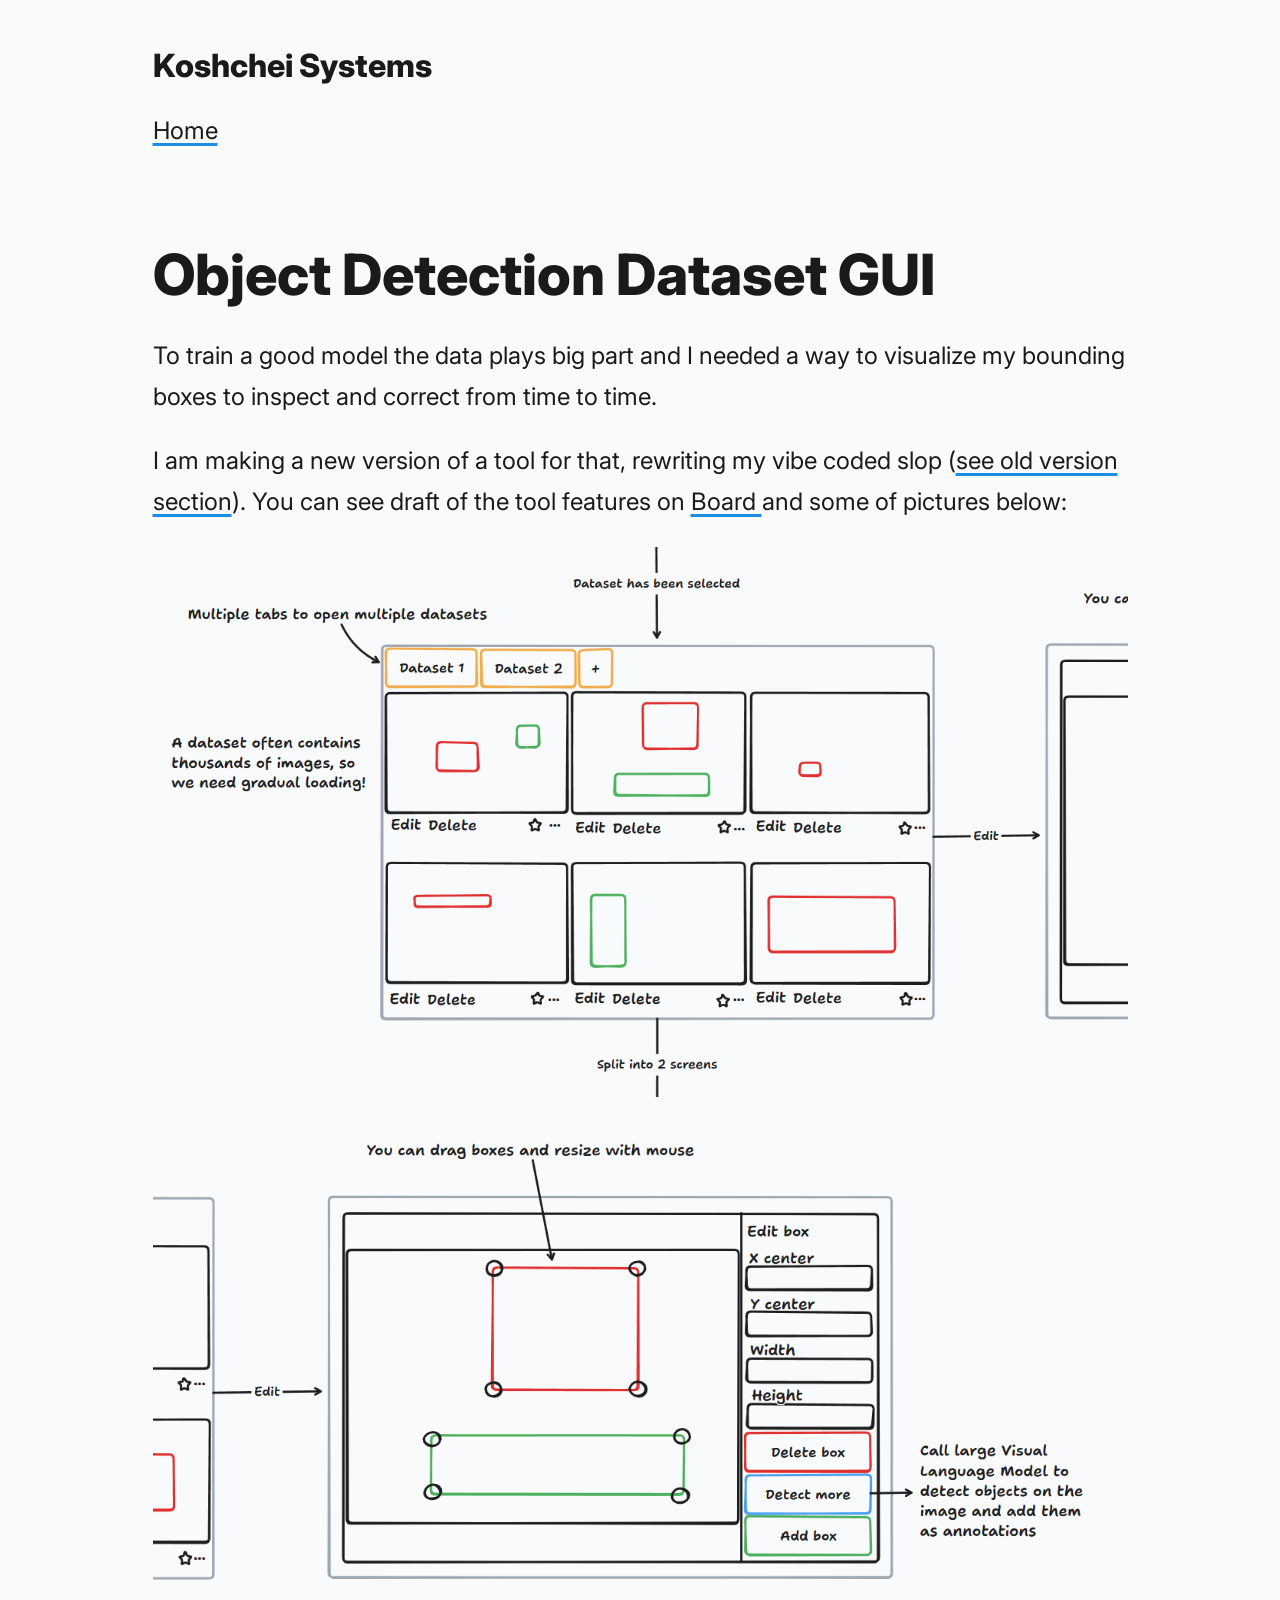
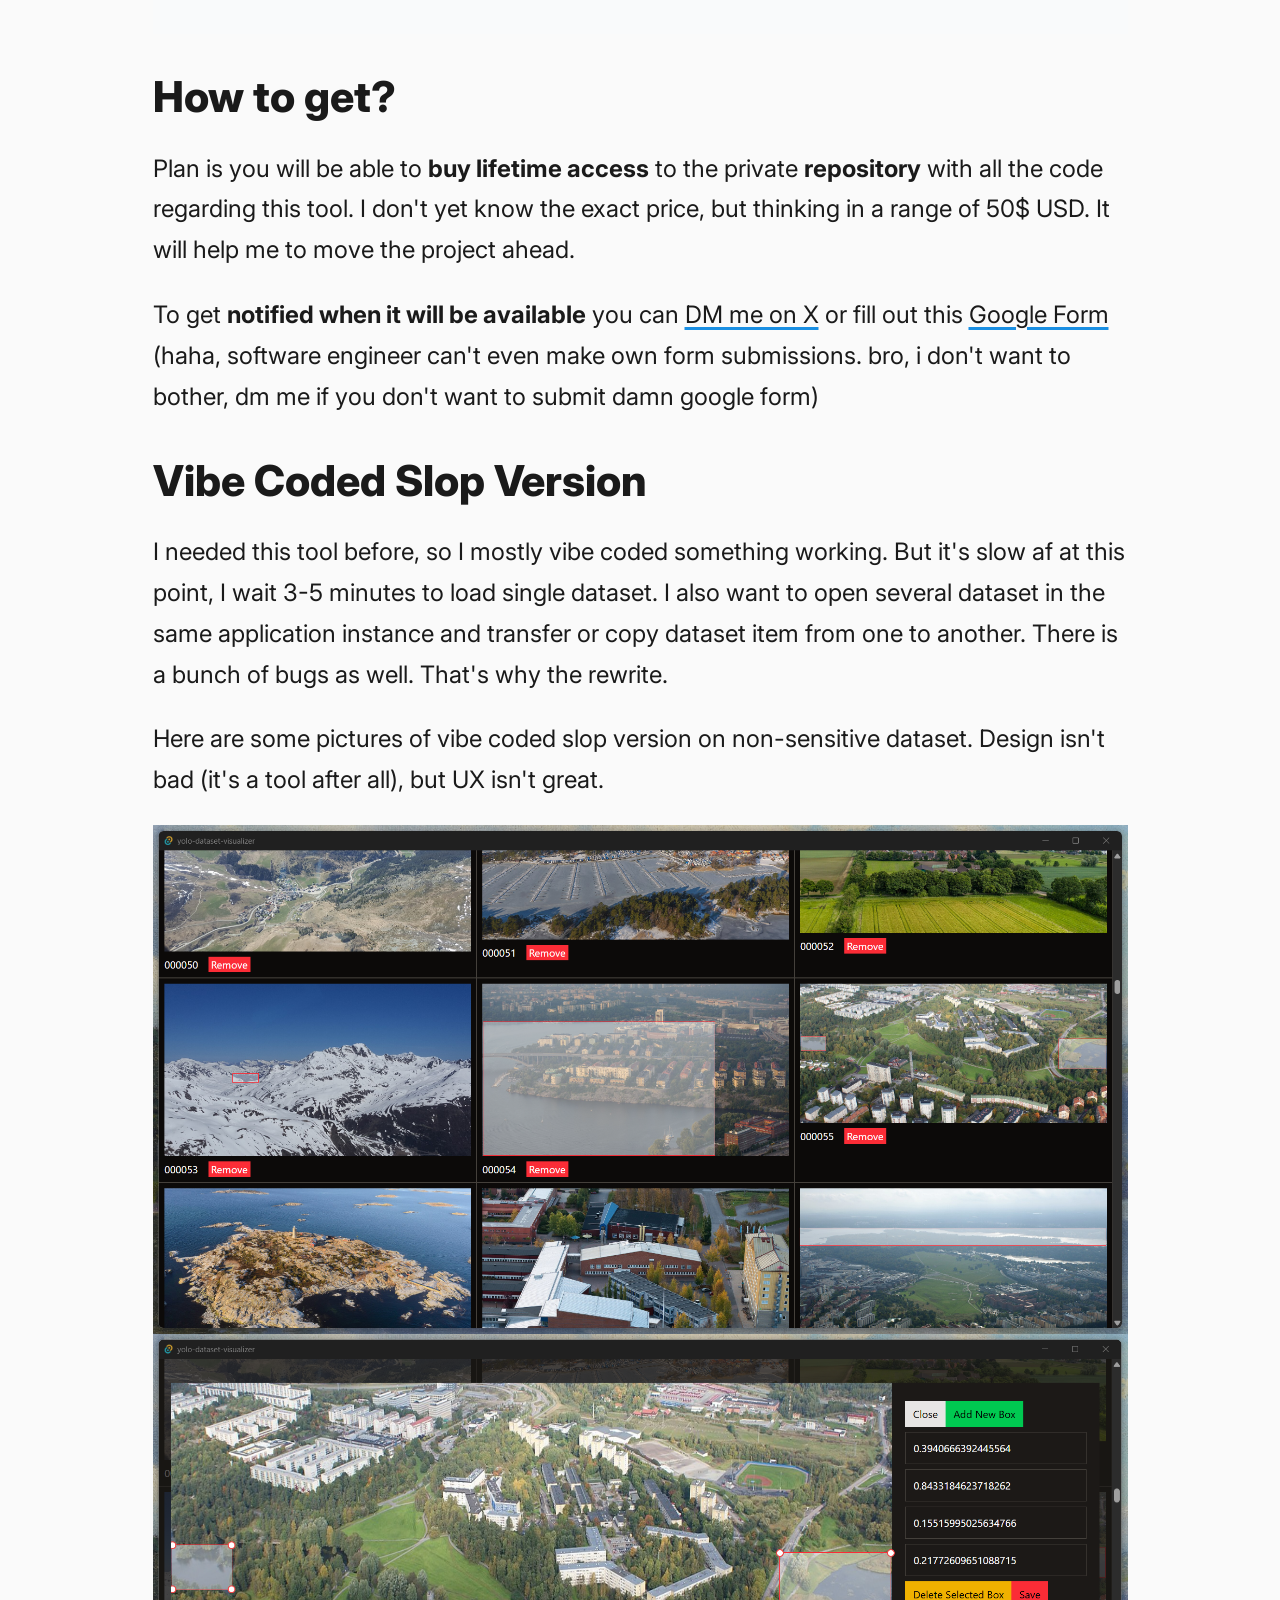
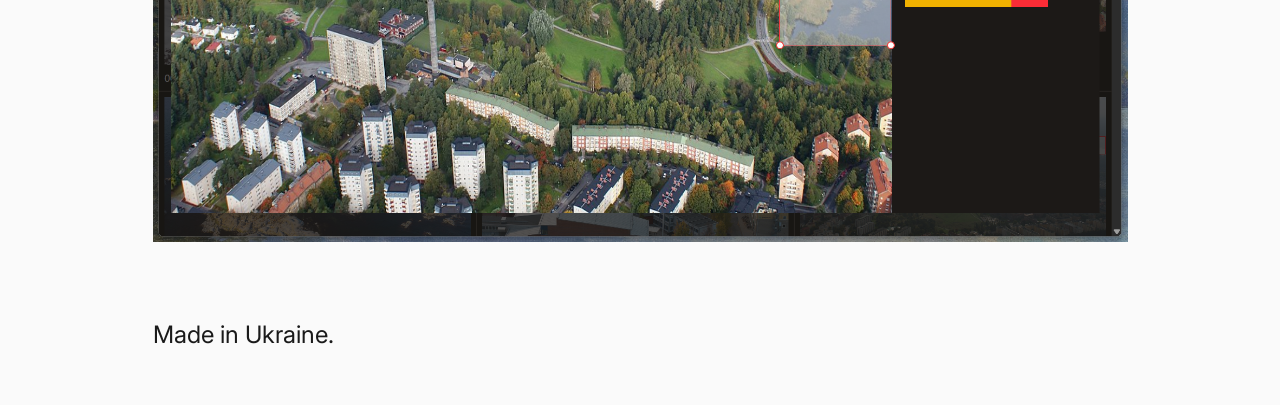
==== dataset-gui.html @ 0ada9ddd "dataset gui" ====
<html lang="en" data-lt-installed="true">
  <head>
    <meta charset="utf-8" />
    <meta name="viewport" content="width=device-width, initial-scale=1.0" />

    <title>Koshchei Systems</title>

    <link rel="canonical" href="https://roman-koshchei.github.io" />

    <!-- Primary Meta Tags -->
    <meta name="title" content="Koshchei Systems" />
    <meta
      name="description"
      content="We are making autonomous systems which can run in real-time on cheap (100-150$) hardware to detect and track objects."
    />

    <!-- Open Graph / Facebook -->
    <meta property="og:site_name" content="Koshchei Systems" />
    <meta property="og:title" content="Koshchei Systems" />
    <meta property="og:type" content="website" />
    <meta property="og:url" content="https://roman-koshchei.github.io" />
    <meta
      property="og:description"
      content="We are making autonomous systems which can run in real-time on cheap (100-150$) hardware to detect and track objects."
    />
    <meta
      property="og:image"
      content="https://roman-koshchei.github.io/assets/dataset-gui-og.png"
    />

    <!-- Twitter -->
    <meta property="twitter:card" content="summary" />
    <meta property="twitter:url" content="https://roman-koshchei.github.io" />
    <meta property="twitter:title" content="Koshchei Systems" />
    <meta
      property="twitter:description"
      content="We are making autonomous systems which can run in real-time on cheap (100-150$) hardware to detect and track objects."
    />
    <meta
      property="twitter:image"
      content="https://roman-koshchei.github.io/assets/dataset-gui-og.png"
    />

    <!-- Microdata -->
    <script type="application/ld+json">
      {
        "@context": "http://schema.org",
        "@type": "website",
        "name": "Koshchei Systems",
        "url": "https://roman-koshchei.github.io",
        "description": "Developing autonomous systems to neutralize long range drone threats. Current focus is to train object detection AI model and create real-time tracking ..."
      }
    </script>

    <!-- <link rel="alternate" type="application/atom+xml" href="/feed/" />
    <link rel="alternate" type="application/rss+xml" href="/feed/?type=rss" /> -->

    <link
      rel="shortcut icon"
      type="image/svg+xml"
      href="data:image/svg+xml,%3Csvg%20xmlns='http://www.w3.org/2000/svg'%20viewBox='0%200%20100%20100'%3E%3Ctext%20y='.9em'%20font-size='90'%3E⭕%3C/text%3E%3C/svg%3E"
    />

    <style>
      /* Font */
      @import url("https://fonts.googleapis.com/css2?family=Inter&display=swap");

      /* Settings */
      :root {
        --color-dark: #1a1a1a;
        --color-light: #fafafa;
        --color-primary: #1a8fe3;
        --size-step-0: clamp(1rem, calc(0.96rem + 0.22vw), 1.13rem);
        --size-step-1: clamp(1.25rem, calc(1.16rem + 0.43vw), 1.5rem);
        --size-step-2: clamp(1.56rem, calc(1.41rem + 0.76vw), 2rem);
        --size-step-3: clamp(1.95rem, calc(1.71rem + 1.24vw), 2.66rem);
        --size-step-4: clamp(2.44rem, calc(2.05rem + 1.93vw), 3.55rem);
        --spacing: 1.5rem;
        --font-stack: Inter, system-ui, -apple-system, BlinkMacSystemFont,
          "Segoe UI", Roboto, "Helvetica Neue", Arial, "Noto Sans", sans-serif,
          "Apple Color Emoji", "Segoe UI Emoji", "Segoe UI Symbol",
          "Noto Color Emoji";
        --code-background-color: var(--color-dark);
        --code-color: var(--color-light);
      }
      @media (prefers-color-scheme: dark) {
        :root {
          --color-dark: #fafafa;
          --color-light: #1a1a1a;
        }
      }
      /* HTML Styles */
      body {
        background: var(--color-light);
        color: var(--color-dark);
        padding: var(--spacing)
          clamp(calc(var(--spacing) / 2), 5vw, calc(var(--spacing) * 3));
        font-family: var(--font-stack);
        font-size: var(--size-step-1);
        line-height: 1.7;
        display: flex;
        flex-direction: column;
        min-height: 100vh;
        margin: 0;
      }
      * {
        box-sizing: border-box;
      }
      header,
      main,
      footer {
        width: 100%;
      }
      header {
        padding-bottom: var(--spacing);
      }
      main {
        flex: 1;
        padding-bottom: calc(var(--spacing) * 2);
      }
      a {
        color: currentColor;
        -webkit-text-decoration-color: var(--color-primary);
        text-decoration-color: var(--color-primary);
        text-decoration-thickness: 0.2ex;
        text-underline-offset: 0.3ex;
      }
      a:hover {
        text-decoration-thickness: 0.3ex;
      }
      img {
        display: block;
        max-width: 100%;
        height: auto;
      }
      h1,
      h2,
      h3,
      h4,
      h5 {
        font-weight: 800;
        line-height: 1.3;
        text-wrap: balance;
      }
      h1 {
        font-size: var(--size-step-4);
      }
      h2 {
        font-size: var(--size-step-3);
      }
      h3 {
        font-size: var(--size-step-2);
      }
      h4 {
        font-size: var(--size-step-1);
      }
      h5 {
        font-size: var(--size-step-0);
      }
      ul,
      ol {
        -webkit-padding-start: var(--spacing);
        padding-inline-start: var(--spacing);
      }
      li {
        --flow-space: var(--spacing);
        margin-block-start: var(--flow-space, var(--spacing));
      }
      blockquote {
        -webkit-padding-start: var(--spacing);
        padding-inline-start: var(--spacing);
        -webkit-border-start: 0.3em solid;
        border-inline-start: 0.3em solid;
        font-style: italic;
        font-size: var(--size-step-1);
      }
      /* Utilities */
      content > div > * {
        -webkit-margin-before: var(--flow-space, var(--spacing));
        margin-block-start: var(--flow-space, var(--spacing));
      }
      /* Flow and rythm */
      :is(h1, h2, h3, h4, h5, blockquote) {
        --flow-space: calc(var(--spacing) * 2);
        margin-block-end: calc(var(--spacing) / 2);
      }
      :is(h1, h2, h3, h4, h5) + * {
        --flow-space: calc(var(--spacing) / 3);
      }
      :is(h1, h2, h3, h4, h5) + :where(h2, h3, h4, h5) {
        --flow-space: calc(var(--spacing) * 2);
      }

      /* Line lengths */
      main,
      header,
      footer {
        max-width: 65ch;
        margin-inline: auto;
      }
      blockquote {
        max-width: 50ch;
      }
      h1 {
        max-width: 24ch;
      }
      h2,
      h3 {
        max-width: 32ch;
      }
      /* Bear Content */
      .title {
        text-decoration: none;
      }
      .title h1 {
        font-size: var(--size-step-2);
      }
      nav p {
        display: flex;
        flex-wrap: wrap;
        gap: var(--spacing);
        row-gap: 0;
      }
      ul.blog-posts {
        list-style-type: none;
        padding: unset;
      }
      ul.blog-posts li {
        display: flex;
        flex-direction: column;
      }
      @media screen and (min-width: 600px) {
        ul.blog-posts li {
          flex-direction: row;
          gap: calc(var(--spacing) / 2);
        }
      }
      ul.blog-posts li span {
        min-width: 11ch;
      }
      .highlight,
      .code {
        padding: 1px var(--spacing);
        background-color: var(--code-background-color);
        color: var(--code-color);
        border-radius: 3px;
        overflow-x: auto;
        line-height: 1.2;
      }
      table {
        width: 100%;
      }
      th {
        text-align: left;
      }
    </style>

    <script
      defer
      src="https://cloud.umami.is/script.js"
      data-website-id="15246c37-35eb-455e-8e2d-96fd2fe6d419"
    ></script>
  </head>

  <body class="home">
    <header>
      <a class="title" href="/">
        <h1>Koshchei Systems</h1>
      </a>
      <nav>
        <p>
          <a href="/">Home</a>
        </p>
      </nav>
    </header>
    <main>
      <h1>Object Detection Dataset GUI</h1>
      <p>
        To train a good model the data plays big part and I needed a way to
        visualize my bounding boxes to inspect and correct from time to time.
      </p>
      <p>
        I am making a new version of a tool for that, rewriting my vibe coded
        slop (<a href="#vibe-coded-slop-version">see old version section</a>).
        You can see draft of the tool features on
        <a
          href="https://www.tldraw.com/f/m8OCGiuyjl3Cmc6yLPRm5?d=v-685.857.2141.1161.OuBm7gPS2S1OyYIYz8VYb"
        >
          Board
        </a>
        and some of pictures below:
      </p>

      <img
        src="/assets/dataset-gui-1.png"
        alt="Dataset GUI list of images and their detections"
      />
      <img
        src="/assets/dataset-gui-2.png"
        alt="Dataset GUI editing detections"
      />

      <h2 id="how-to-get">How to get?</h2>

      <p>
        Plan is you will be able to <strong>buy lifetime access</strong> to the
        private <strong>repository</strong> with all the code regarding this
        tool. I don't yet know the exact price, but thinking in a range of 50$
        USD. It will help me to move the project ahead.
      </p>

      <p>
        To get <strong>notified when it will be available</strong> you can
        <a href="https://x.com/roman_koshchei">DM me on X</a> or fill out this
        <a
          href="https://docs.google.com/forms/d/e/1FAIpQLSc0VdrAVMks8eEuaF0lQySeoYgJBRoQZZ2BJdL5_uO47hwxBg/viewform?usp=header"
          >Google Form</a
        >
        (haha, software engineer can't even make own form submissions. bro, i
        don't want to bother, dm me if you don't want to submit damn google
        form)
      </p>

      <h2 id="vibe-coded-slop-version">Vibe Coded Slop Version</h2>

      <p>
        I needed this tool before, so I mostly vibe coded something working. But
        it's slow af at this point, I wait 3-5 minutes to load single dataset. I
        also want to open several dataset in the same application instance and
        transfer or copy dataset item from one to another. There is a bunch of
        bugs as well. That's why the rewrite.
      </p>

      <p>
        Here are some pictures of vibe coded slop version on non-sensitive
        dataset. Design isn't bad (it's a tool after all), but UX isn't great.
      </p>

      <img
        src="/assets/yolo-dataset-visualizer-1.png"
        alt="Old dataset visualizer list of images and their detections"
      />
      <img
        src="/assets/yolo-dataset-visualizer-2.png"
        alt="Old dataset visualizer editing detections"
      />
    </main>

    <footer style="padding: 25px 0">Made in Ukraine.</footer>
  </body>
</html>
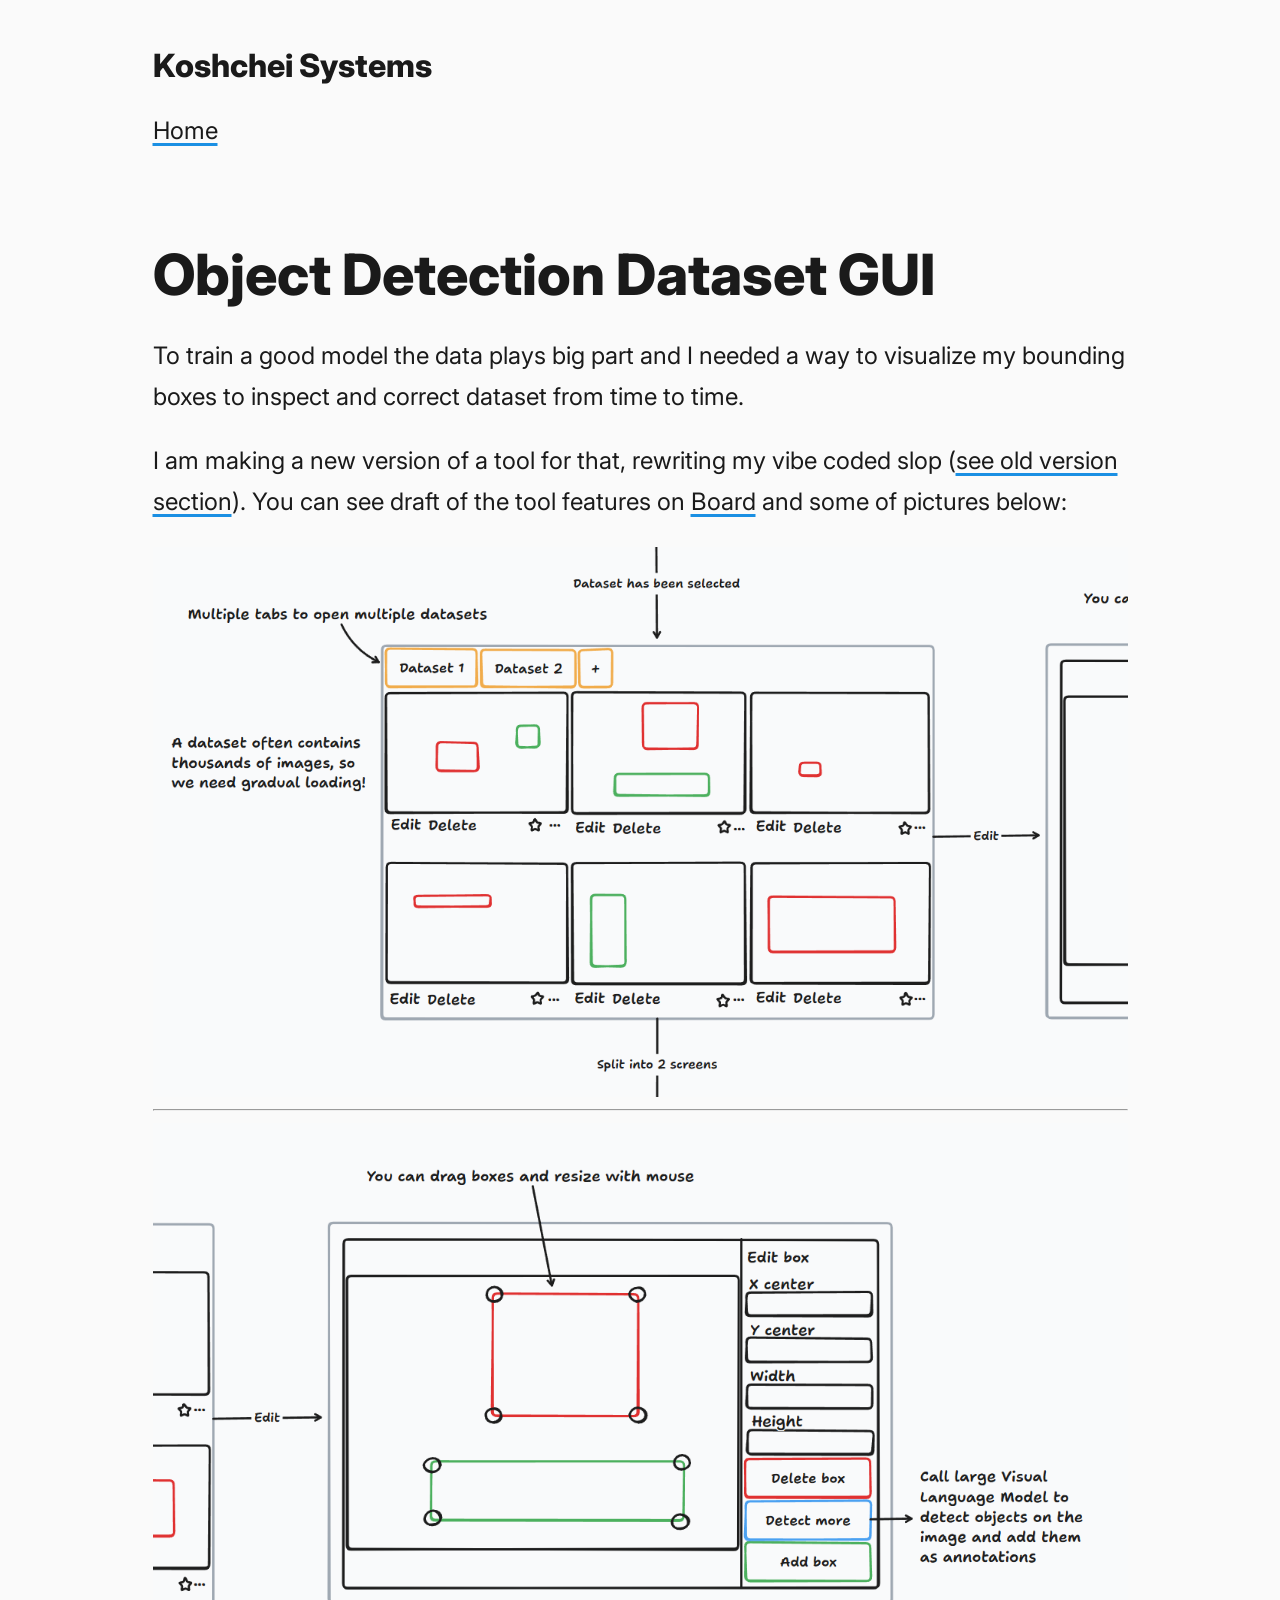
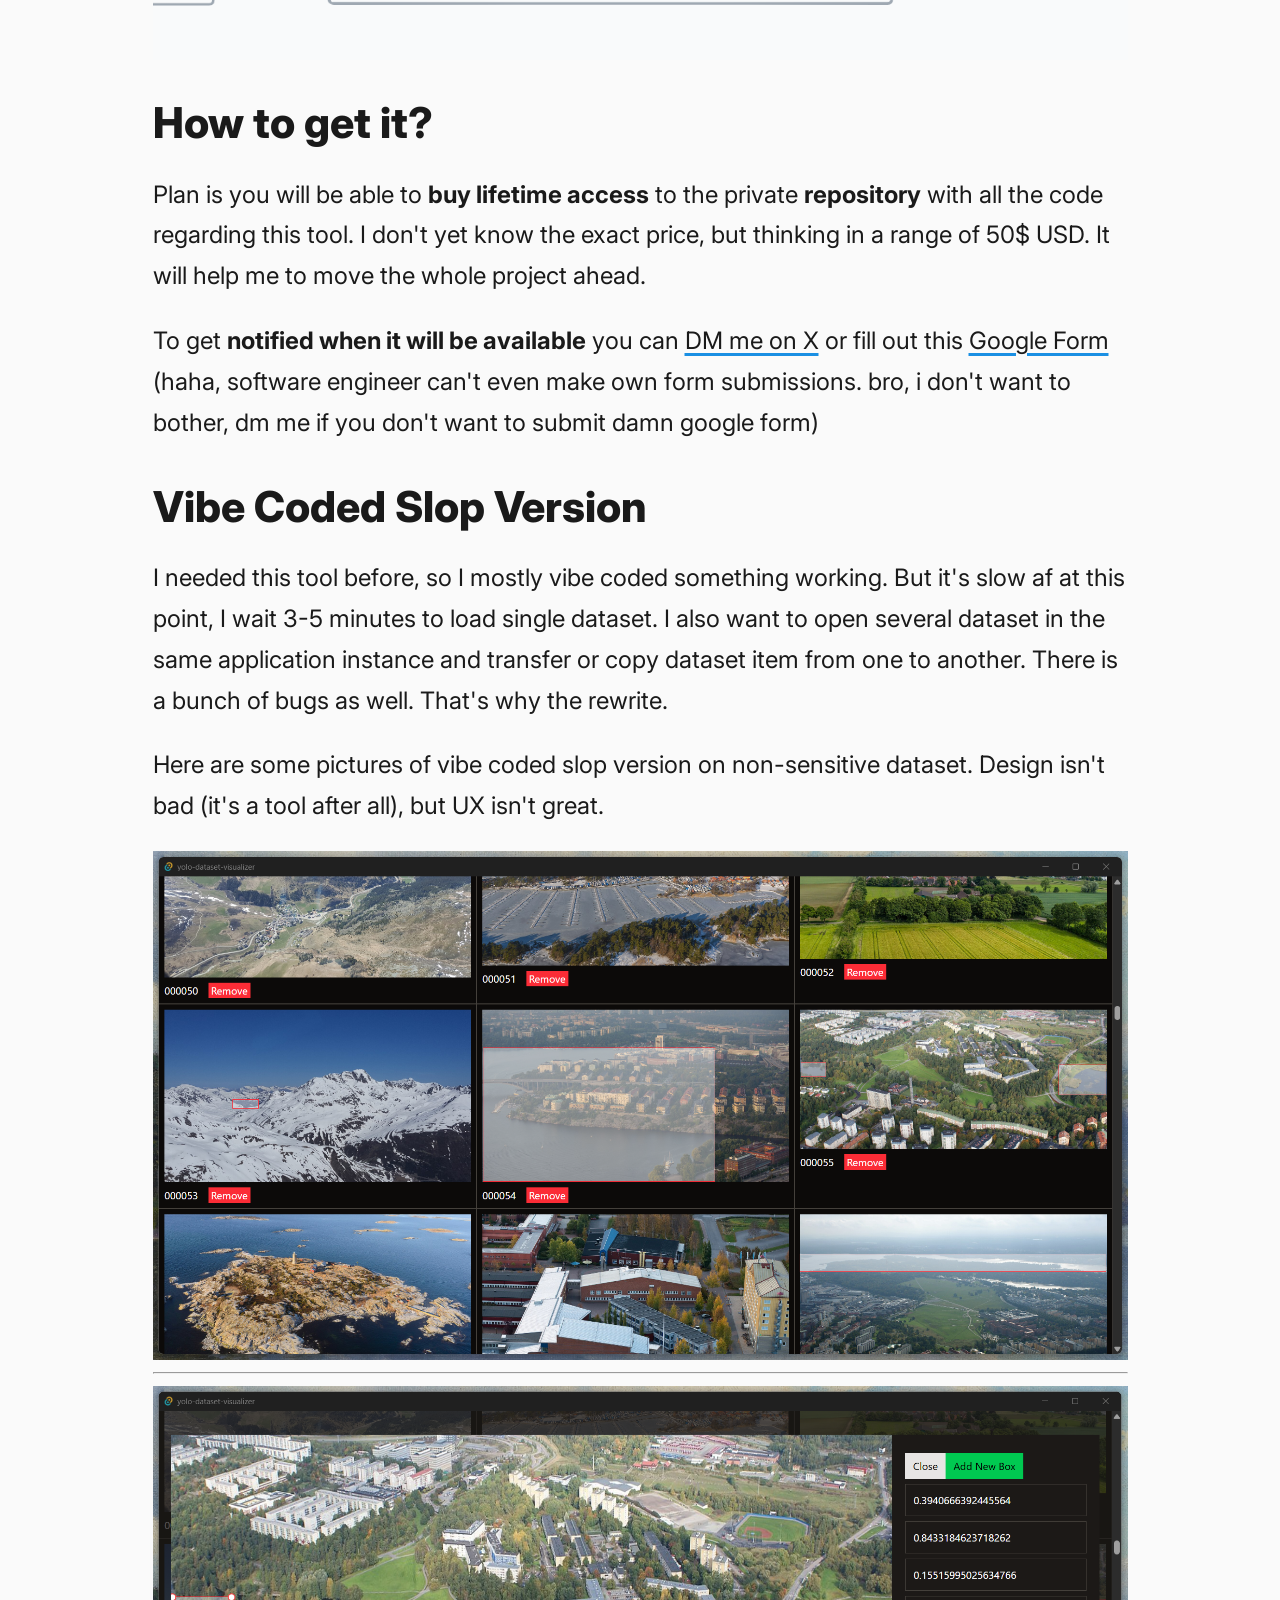
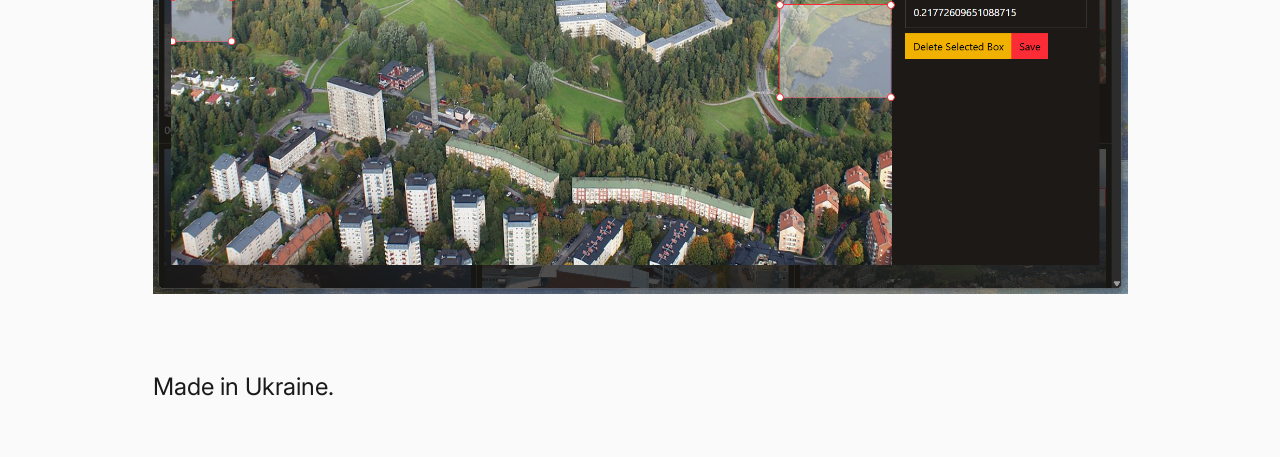
==== commit 0731f73c: "correctionts" ====
--- a/dataset-gui.html
+++ b/dataset-gui.html
@@ -277,7 +277,8 @@
       <h1>Object Detection Dataset GUI</h1>
       <p>
         To train a good model the data plays big part and I needed a way to
-        visualize my bounding boxes to inspect and correct from time to time.
+        visualize my bounding boxes to inspect and correct dataset from time to
+        time.
       </p>
       <p>
         I am making a new version of a tool for that, rewriting my vibe coded
@@ -285,9 +286,8 @@
         You can see draft of the tool features on
         <a
           href="https://www.tldraw.com/f/m8OCGiuyjl3Cmc6yLPRm5?d=v-685.857.2141.1161.OuBm7gPS2S1OyYIYz8VYb"
+          >Board</a
         >
-          Board
-        </a>
         and some of pictures below:
       </p>
 
@@ -295,18 +295,19 @@
         src="/assets/dataset-gui-1.png"
         alt="Dataset GUI list of images and their detections"
       />
+      <hr />
       <img
         src="/assets/dataset-gui-2.png"
         alt="Dataset GUI editing detections"
       />
 
-      <h2 id="how-to-get">How to get?</h2>
+      <h2 id="how-to-get">How to get it?</h2>
 
       <p>
         Plan is you will be able to <strong>buy lifetime access</strong> to the
         private <strong>repository</strong> with all the code regarding this
         tool. I don't yet know the exact price, but thinking in a range of 50$
-        USD. It will help me to move the project ahead.
+        USD. It will help me to move the whole project ahead.
       </p>
 
       <p>
@@ -340,6 +341,8 @@
         src="/assets/yolo-dataset-visualizer-1.png"
         alt="Old dataset visualizer list of images and their detections"
       />
+      <hr />
+
       <img
         src="/assets/yolo-dataset-visualizer-2.png"
         alt="Old dataset visualizer editing detections"
